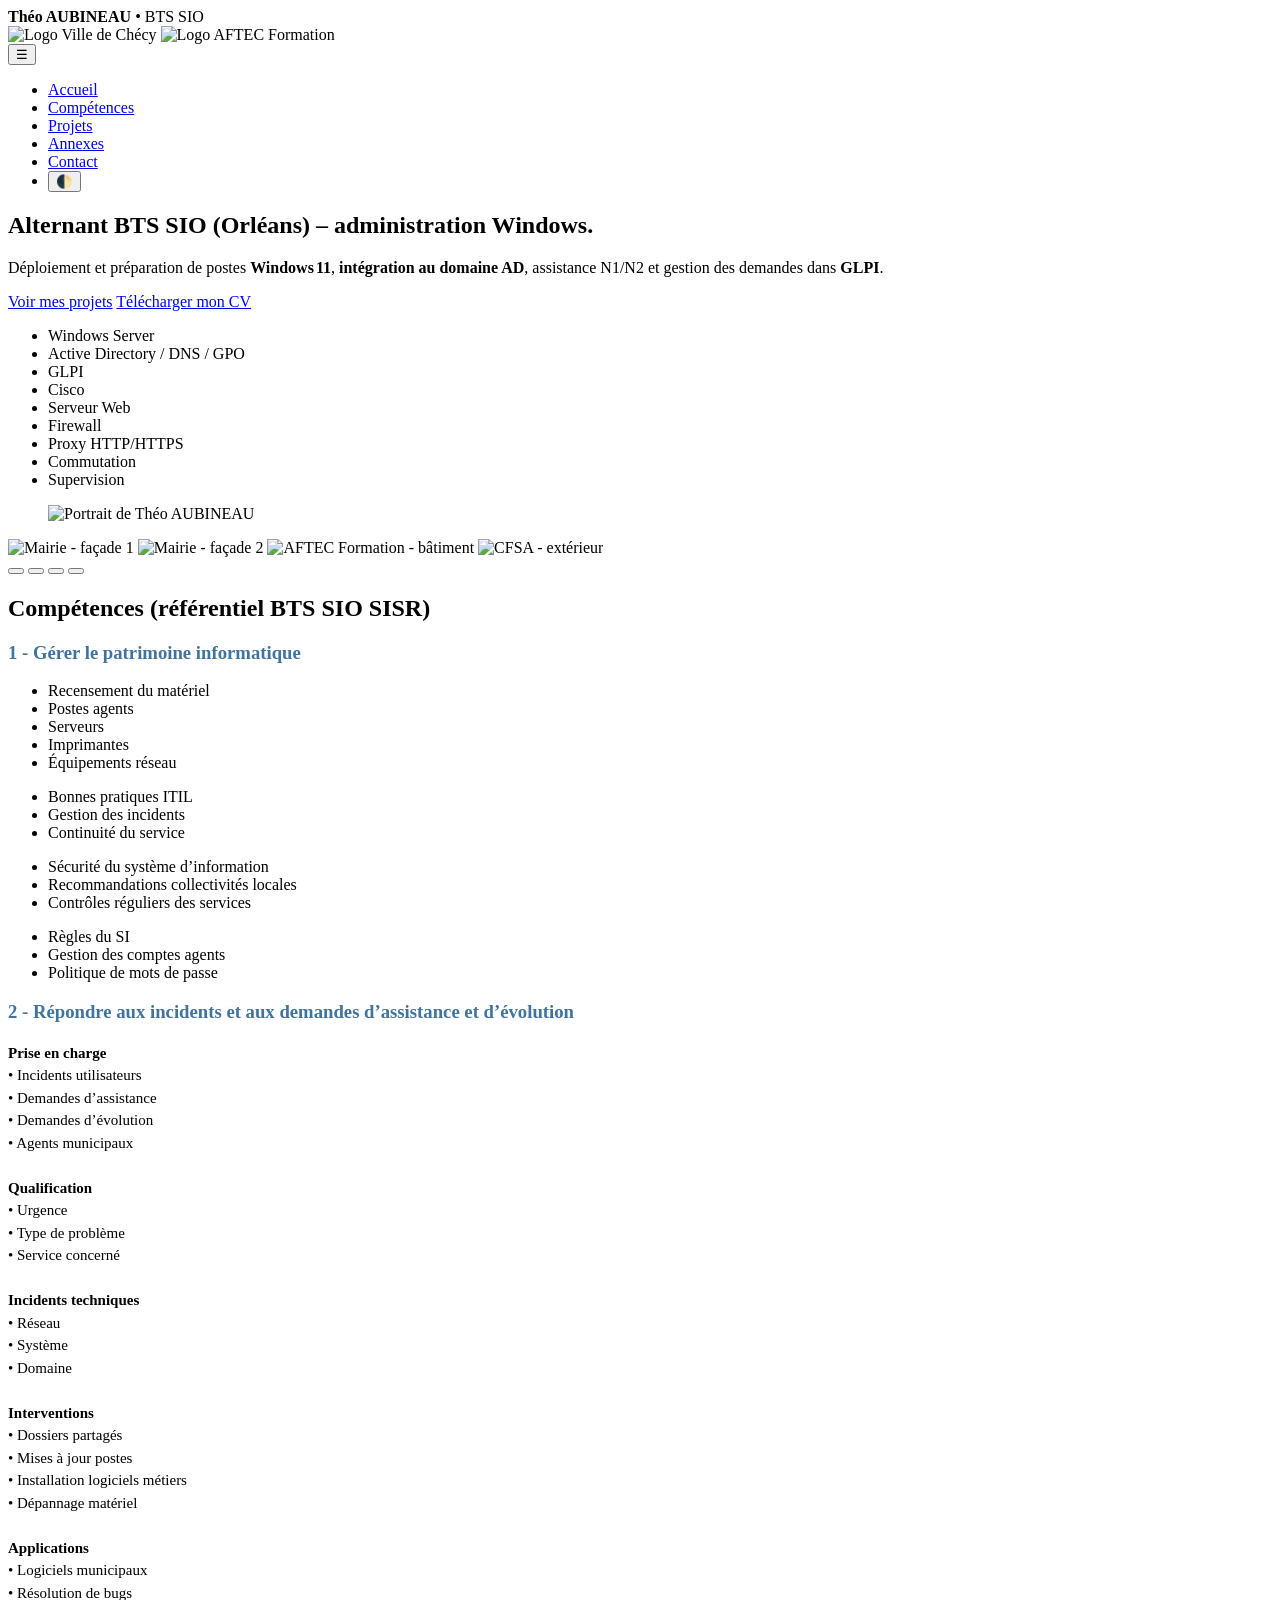
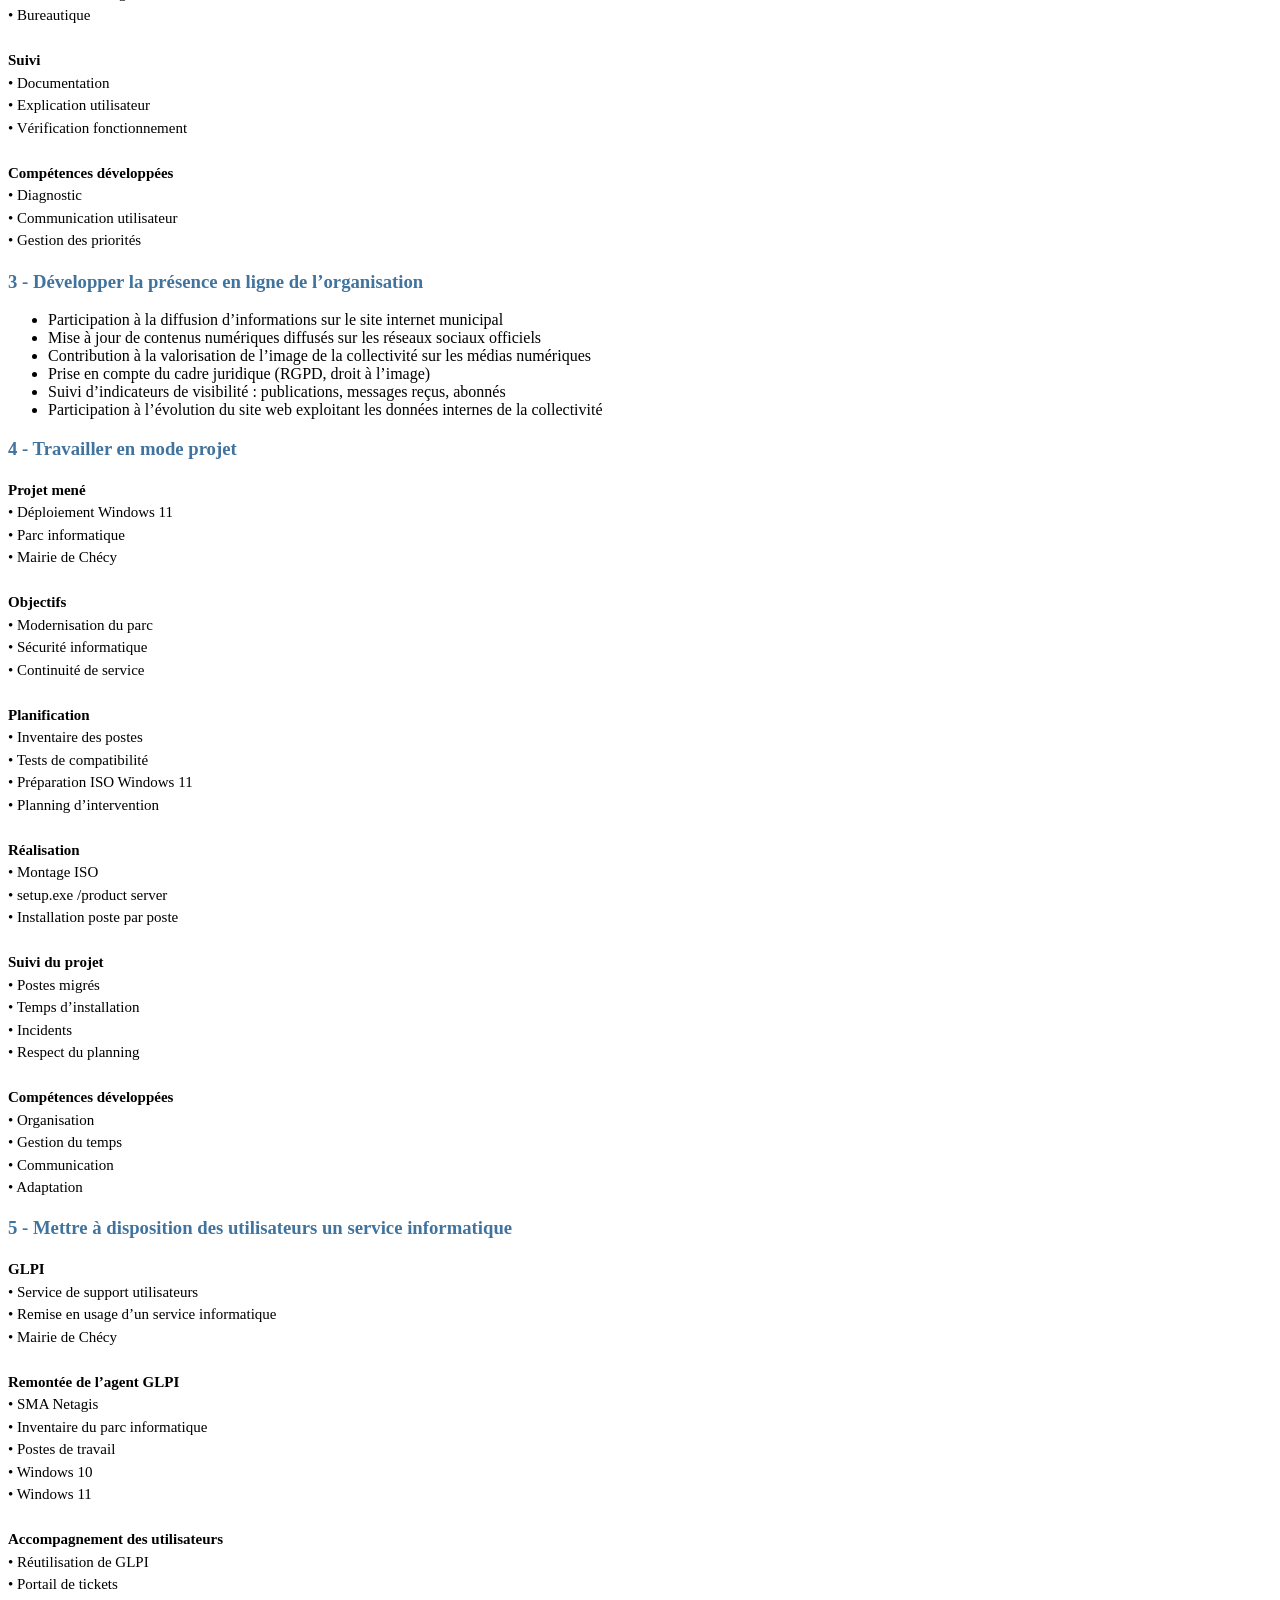
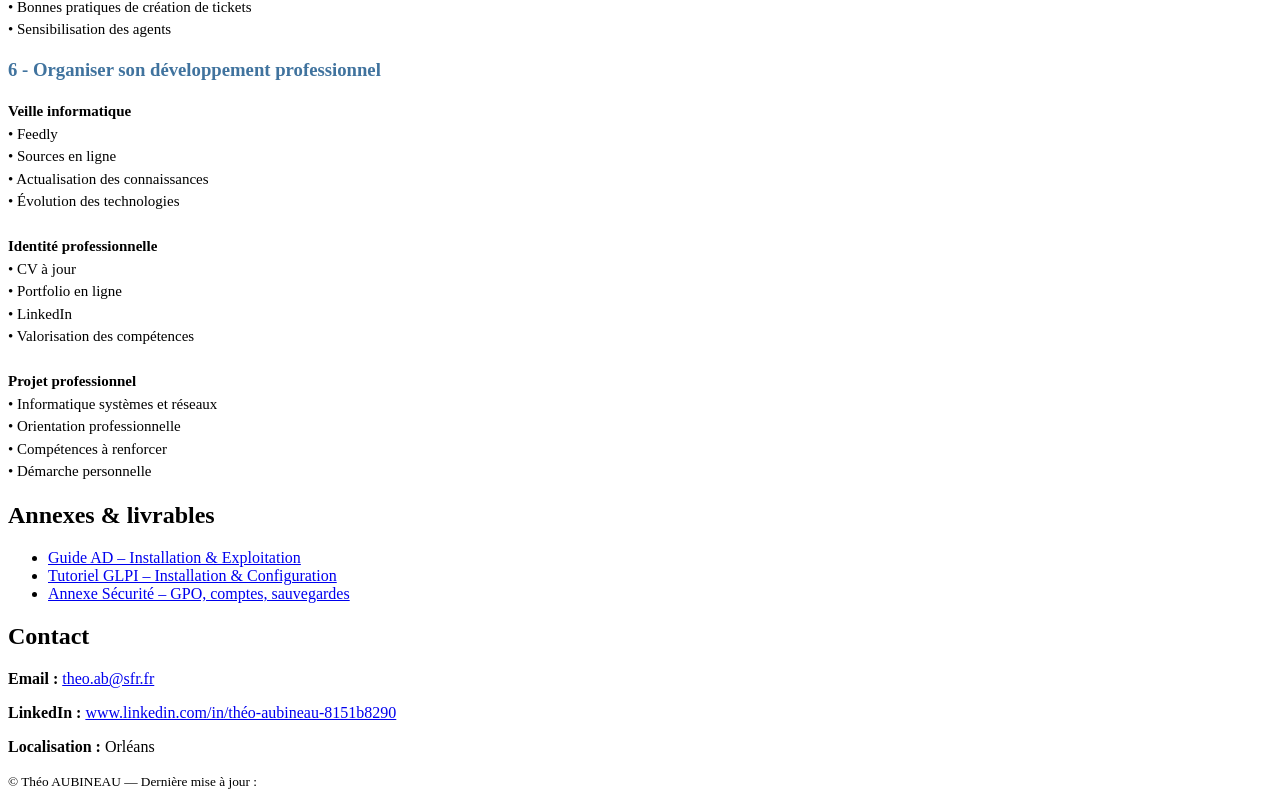
==== index.html @ b7fc8de0 "Add files via upload" ====
<!doctype html>
<html lang="fr">
<head>
  <meta charset="utf-8" />
  <meta name="viewport" content="width=device-width, initial-scale=1" />
  <meta name="color-scheme" content="light dark" />
  <title>Portfolio – Théo AUBINEAU – BTS SIO</title>
  <meta name="description" content="Portfolio BTS SISR de Théo AUBINEAU : compétences (patrimoine, incidents, présence en ligne, projet, mise à disposition, développement pro), projets (Active Directory, GLPI, supervision), annexes et contact.">
  <link rel="icon" href="assets/favicon.svg" type="image/svg+xml" />
  <link rel="stylesheet" href="assets/styles.css" />
</head>
<body>
  <!-- TOPBAR -->
  <header class="topbar">
    <div class="brand" aria-label="Identité">
      <span class="dot" aria-hidden="true"></span>
      <strong>Théo AUBINEAU</strong>
      <span class="subtitle">• BTS SIO</span>
    </div>

    <!-- ✅ Logos partenaires (toujours visibles) -->
    <div class="topbar-logos" aria-label="Partenaires">
      <img src="assets/logos/checy.png" alt="Logo Ville de Chécy" title="Ville de Chécy" />
      <img src="assets/logos/aftec.png" alt="Logo AFTEC Formation" title="AFTEC Formation" />
    </div>

    <nav class="nav" aria-label="Navigation principale">
      <button class="nav-toggle" aria-controls="menu" aria-expanded="false" aria-label="Ouvrir le menu">☰</button>
      <ul id="menu">
        <li><a href="#accueil">Accueil</a></li>
        <li><a href="#competences">Compétences</a></li>
        <li><a href="#projets">Projets</a></li>
        <li><a href="#annexes">Annexes</a></li>
        <li><a href="#contact">Contact</a></li>
        <li><button id="themeToggle" class="btn ghost" aria-label="Changer de thème">🌓</button></li>
      </ul>
    </nav>
  </header>

  <main>
    <!-- ACCUEIL -->
    <section id="accueil" class="hero">
      <div class="hero-grid">
        <div>
          <p class="lead">
 		<h1>Alternant BTS SIO (Orléans) – administration Windows.</h1>
 		Déploiement et préparation de postes <strong>Windows 11</strong>, <strong>intégration au domaine AD</strong>,
 		 assistance N1/N2 et gestion des demandes dans <strong>GLPI</strong>.
	  </p>


          <div class="actions">
            <a class="btn primary" href="#projets">Voir mes projets</a>
            <a class="btn" href="assets/docs/CV_Theo_Aubineau.docx" target="_blank" rel="noopener">Télécharger mon CV</a>
          </div>

          <ul class="badges" aria-label="Mots-clés">
            <li>Windows Server</li>
            <li>Active Directory / DNS / GPO</li>
            <li>GLPI</li>
            <li>Cisco</li>
	    <li>Serveur Web</li>
	    <li>Firewall</li>
	    <li>Proxy HTTP/HTTPS</li>
	    <li>Commutation</li>
	    <li>Supervision</li>
          </ul>
        </div>

        <figure class="portrait">
          <img src="assets/profile.jpg" alt="Portrait de Théo AUBINEAU" />
        </figure>

        <!-- ✅ SLIDER responsive sous la présentation -->
        <div class="hero-slider" role="region" aria-label="Diaporama d’illustrations">
          <div class="slides">
            <img src="assets/projets/accueil_mairie_0425_web.jpg" alt="Mairie - façade 1" />
            <img src="assets/projets/62a6489d9100007ba6838f87.jpg" alt="Mairie - façade 2" />
            <img src="assets/projets/ORLEANS-AFTEC-FORMATION.jpg" alt="AFTEC Formation - bâtiment" />
            <img src="assets/projets/CFSA-EXTERIEUR-49-700x300.jpg" alt="CFSA - extérieur" />
          </div>
          <div class="dots" aria-hidden="true">
            <button class="dot" aria-label="Aller à l’image 1"></button>
            <button class="dot" aria-label="Aller à l’image 2"></button>
            <button class="dot" aria-label="Aller à l’image 3"></button>
            <button class="dot" aria-label="Aller à l’image 4"></button>
          </div>
        </div>
        <!-- /SLIDER -->
      </div>
    </section>

    <!-- COMPÉTENCES -->
    <section id="competences" class="section" aria-labelledby="competences-title">
      <h2 id="competences-title">Compétences (référentiel BTS SIO SISR)</h2>

     

<!-- Compétence 1 -->
<div class="competence-card">
  

<h3>
  <a href="pages/competence-1-patrimoine.html" style="text-decoration:none; color:#40739e;">
    1 - Gérer le patrimoine informatique
  </a>
</h3>

<ul>
    <li>Recensement du matériel</li>
    <li>Postes agents</li>
    <li>Serveurs</li>
    <li>Imprimantes</li>
    <li>Équipements réseau</li>
  </ul>

  <ul>
    <li>Bonnes pratiques ITIL</li>
    <li>Gestion des incidents</li>
    <li>Continuité du service</li>
  </ul>

  <ul>
    <li>Sécurité du système d’information</li>
    <li>Recommandations collectivités locales</li>
    <li>Contrôles réguliers des services</li>
  </ul>

  <ul>
    <li>Règles du SI</li>
    <li>Gestion des comptes agents</li>
    <li>Politique de mots de passe</li>
  </ul>
</div>


      


<div class="competence-card">
  <h3>
    <a href="pages/competence-2-support.html" style="text-decoration:none; color:#40739e;">
      2 - Répondre aux incidents et aux demandes d’assistance et d’évolution
    </a>
  </h3>

  <p style="margin-top:10px; font-size:15px; line-height:1.5;">
    <strong>Prise en charge</strong><br>
    • Incidents utilisateurs<br>
    • Demandes d’assistance<br>
    • Demandes d’évolution<br>
    • Agents municipaux<br><br>

    <strong>Qualification</strong><br>
    • Urgence<br>
    • Type de problème<br>
    • Service concerné<br><br>

    <strong>Incidents techniques</strong><br>
    • Réseau<br>
    • Système<br>
    • Domaine<br><br>

    <strong>Interventions</strong><br>
    • Dossiers partagés<br>
    • Mises à jour postes<br>
    • Installation logiciels métiers<br>
    • Dépannage matériel<br><br>

    <strong>Applications</strong><br>
    • Logiciels municipaux<br>
    • Résolution de bugs<br>
    • Bureautique<br><br>

    <strong>Suivi</strong><br>
    • Documentation<br>
    • Explication utilisateur<br>
    • Vérification fonctionnement<br><br>

    <strong>Compétences développées</strong><br>
    • Diagnostic<br>
    • Communication utilisateur<br>
    • Gestion des priorités
  </p>
</div>

  
<!-- Compétence 3 -->
<div class="competence-card">
  <h3>
    <a href="pages\competence-3-presence-en-ligne.html" style="text-decoration:none; color:#40739e;">
      3 - Développer la présence en ligne de l’organisation
    </a>
  </h3>
  <p><strong></strong></p>
  <ul>
    <li>Participation à la diffusion d’informations sur le site internet municipal</li>
    <li>Mise à jour de contenus numériques diffusés sur les réseaux sociaux officiels</li>
    <li>Contribution à la valorisation de l’image de la collectivité sur les médias numériques</li>
    <li>Prise en compte du cadre juridique (RGPD, droit à l’image)</li>
    <li>Suivi d’indicateurs de visibilité : publications, messages reçus, abonnés</li>
    <li>Participation à l’évolution du site web exploitant les données internes de la collectivité</li>
  </ul>
</div>



<!-- Compétence 4 -->
<div class="competence-card">
  <h3>
    <a href="pages/competence-4-mode-projet.html" style="text-decoration:none; color:#40739e;">
      4 - Travailler en mode projet
    </a>
  </h3>

  <p style="margin-top:10px; font-size:15px; line-height:1.5;">
    <strong>Projet mené</strong><br>
    • Déploiement Windows 11<br>
    • Parc informatique<br>
    • Mairie de Chécy<br><br>

    <strong>Objectifs</strong><br>
    • Modernisation du parc<br>
    • Sécurité informatique<br>
    • Continuité de service<br><br>

    <strong>Planification</strong><br>
    • Inventaire des postes<br>
    • Tests de compatibilité<br>
    • Préparation ISO Windows 11<br>
    • Planning d’intervention<br><br>

    <strong>Réalisation</strong><br>
    • Montage ISO<br>
    • setup.exe /product server<br>
    • Installation poste par poste<br><br>

    <strong>Suivi du projet</strong><br>
    • Postes migrés<br>
    • Temps d’installation<br>
    • Incidents<br>
    • Respect du planning<br><br>

    <strong>Compétences développées</strong><br>
    • Organisation<br>
    • Gestion du temps<br>
    • Communication<br>
    • Adaptation
  </p>
</div>




<!-- Compétence 5 -->
<div class="competence-card">
  <h3>
    <a href="pages/competence-5-service.html" style="text-decoration:none; color:#40739e;">
      5 - Mettre à disposition des utilisateurs un service informatique
    </a>
  </h3>

  <p style="margin-top:10px; font-size:15px; line-height:1.5;">
    
    <strong>GLPI</strong><br>
    • Service de support utilisateurs<br>
    • Remise en usage d’un service informatique<br>
    • Mairie de Chécy<br><br>

    <strong>Remontée de l’agent GLPI</strong><br>
    • SMA Netagis<br>
    • Inventaire du parc informatique<br>
    • Postes de travail<br>
    • Windows 10<br>
    • Windows 11<br><br>

    <strong>Accompagnement des utilisateurs</strong><br>
    • Réutilisation de GLPI<br>
    • Portail de tickets<br>
    • Bonnes pratiques de création de tickets<br>
    • Sensibilisation des agents
  </p>
</div>


      <!-- Compétence 6 -->
<div class="competence-card">
  <h3>
    <a href="pages/competence-6-developpement-pro.html" style="text-decoration:none; color:#40739e;">
      6 - Organiser son développement professionnel
    </a>
  </h3>

  <p style="margin-top:10px; font-size:15px; line-height:1.5;">
    
    <strong>Veille informatique</strong><br>
    • Feedly<br>
    • Sources en ligne<br>
    • Actualisation des connaissances<br>
    • Évolution des technologies<br><br>

    <strong>Identité professionnelle</strong><br>
    • CV à jour<br>
    • Portfolio en ligne<br>
    • LinkedIn<br>
    • Valorisation des compétences<br><br>

    <strong>Projet professionnel</strong><br>
    • Informatique systèmes et réseaux<br>
    • Orientation professionnelle<br>
    • Compétences à renforcer<br>
    • Démarche personnelle
  </p>
</div>
        
    <!-- ANNEXES -->
    <section id="annexes" class="section" aria-labelledby="annexes-title">
      <h2 id="annexes-title">Annexes & livrables</h2>
      <ul class="docs">
        <li><a href="assets/docs/Guide_AD.pdf" target="_blank" rel="noopener">Guide AD – Installation & Exploitation</a></li>
        <li><a href="assets/docs/Tuto_GLPI.pdf" target="_blank" rel="noopener">Tutoriel GLPI – Installation & Configuration</a></li>
        <li><a href="assets/docs/Annexe_Sécurité.pdf" target="_blank" rel="noopener">Annexe Sécurité – GPO, comptes, sauvegardes</a></li>
      </ul>
    </section>

    <!-- CONTACT -->
    <section id="contact" class="section" aria-labelledby="contact-title">
      <h2 id="contact-title">Contact</h2>
      <div class="contact">
        <p><strong>Email :</strong> <a href="mailto:theo.aubineau@example.com">theo.ab@sfr.fr</a></p>
        <p><strong>LinkedIn :</strong> <a href="https://linkedin.com/in/theo-aubineau" target="_blank" rel="noopener">www.linkedin.com/in/théo-aubineau-8151b8290</a></p>
        <p><strong>Localisation :</strong> Orléans</p>
      </div>
    </section>
  </main>

  <!-- FOOTER -->
  <footer class="footer">
    <small>© <span id="year"></span> Théo AUBINEAU — Dernière mise à jour : <time id="lastUpdated"></time></small>
  </footer>

  <script src="assets/script.js"></script>
</body>
</html>
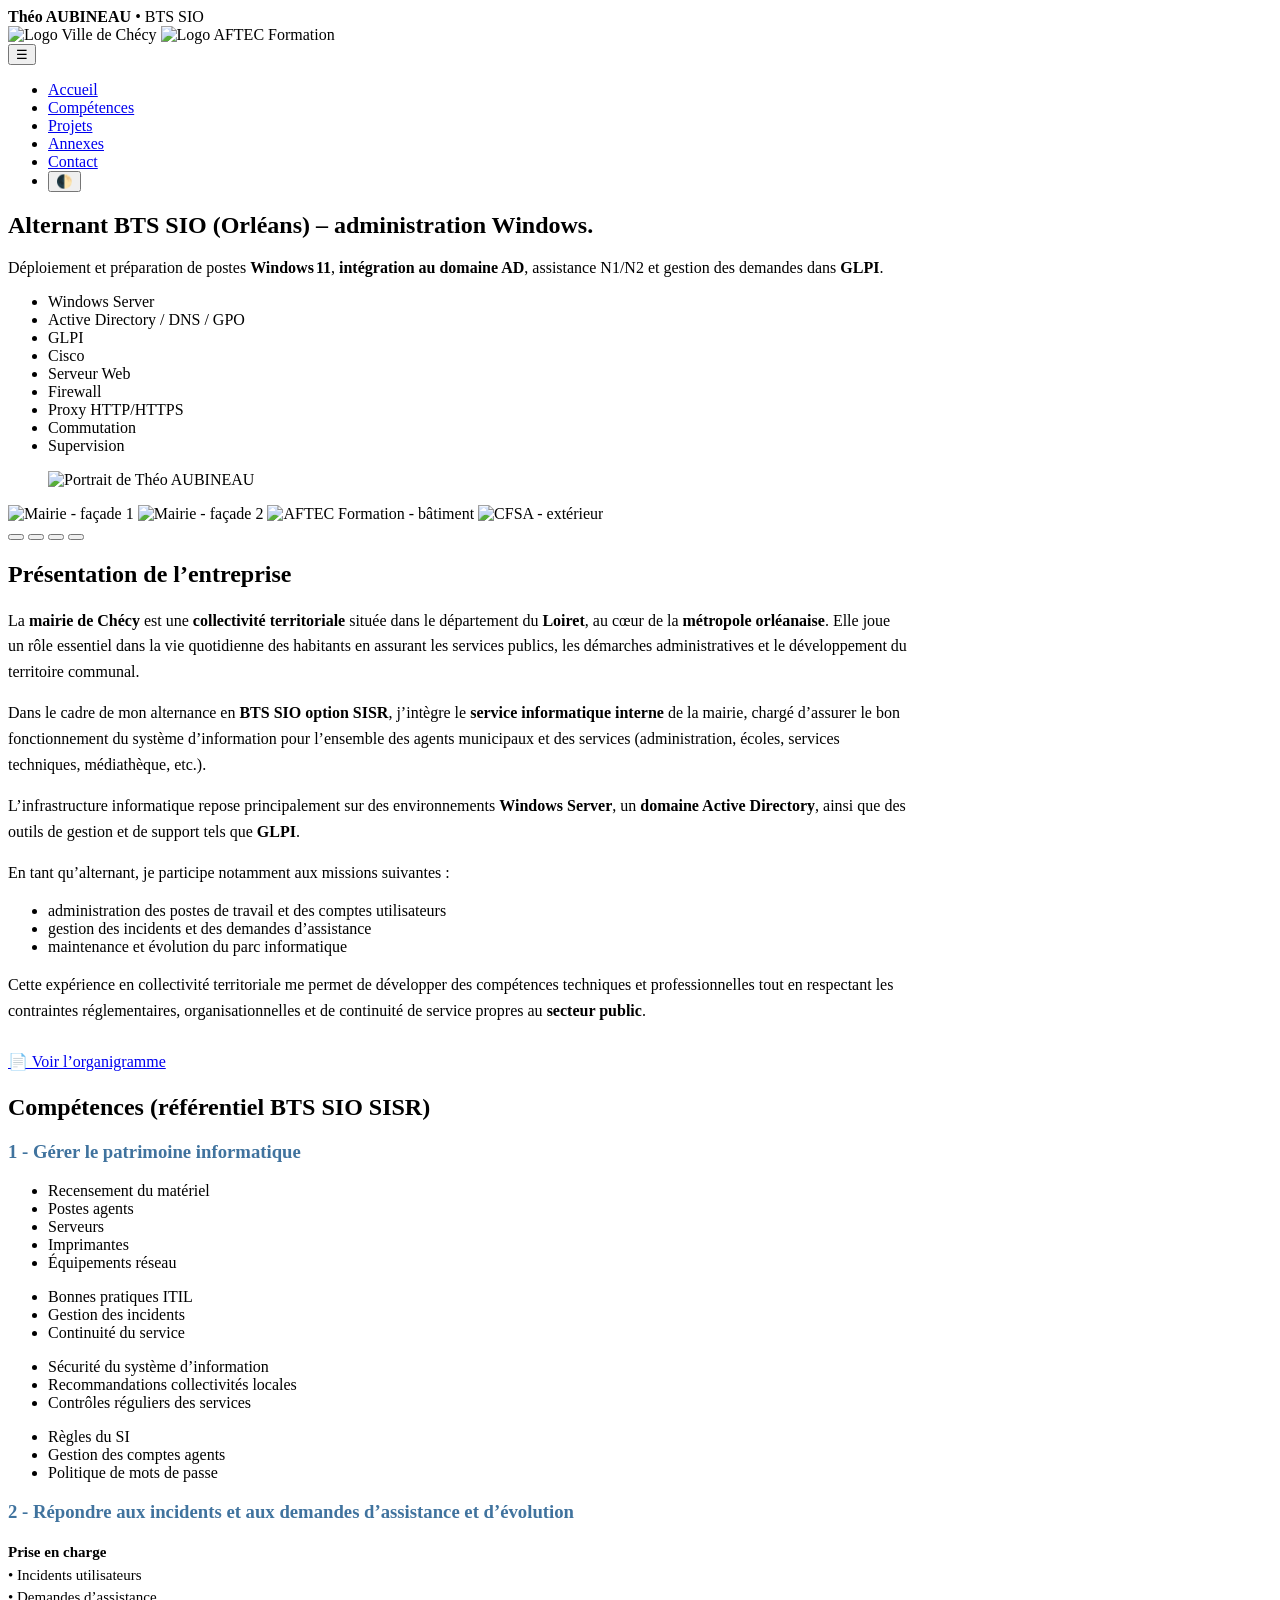
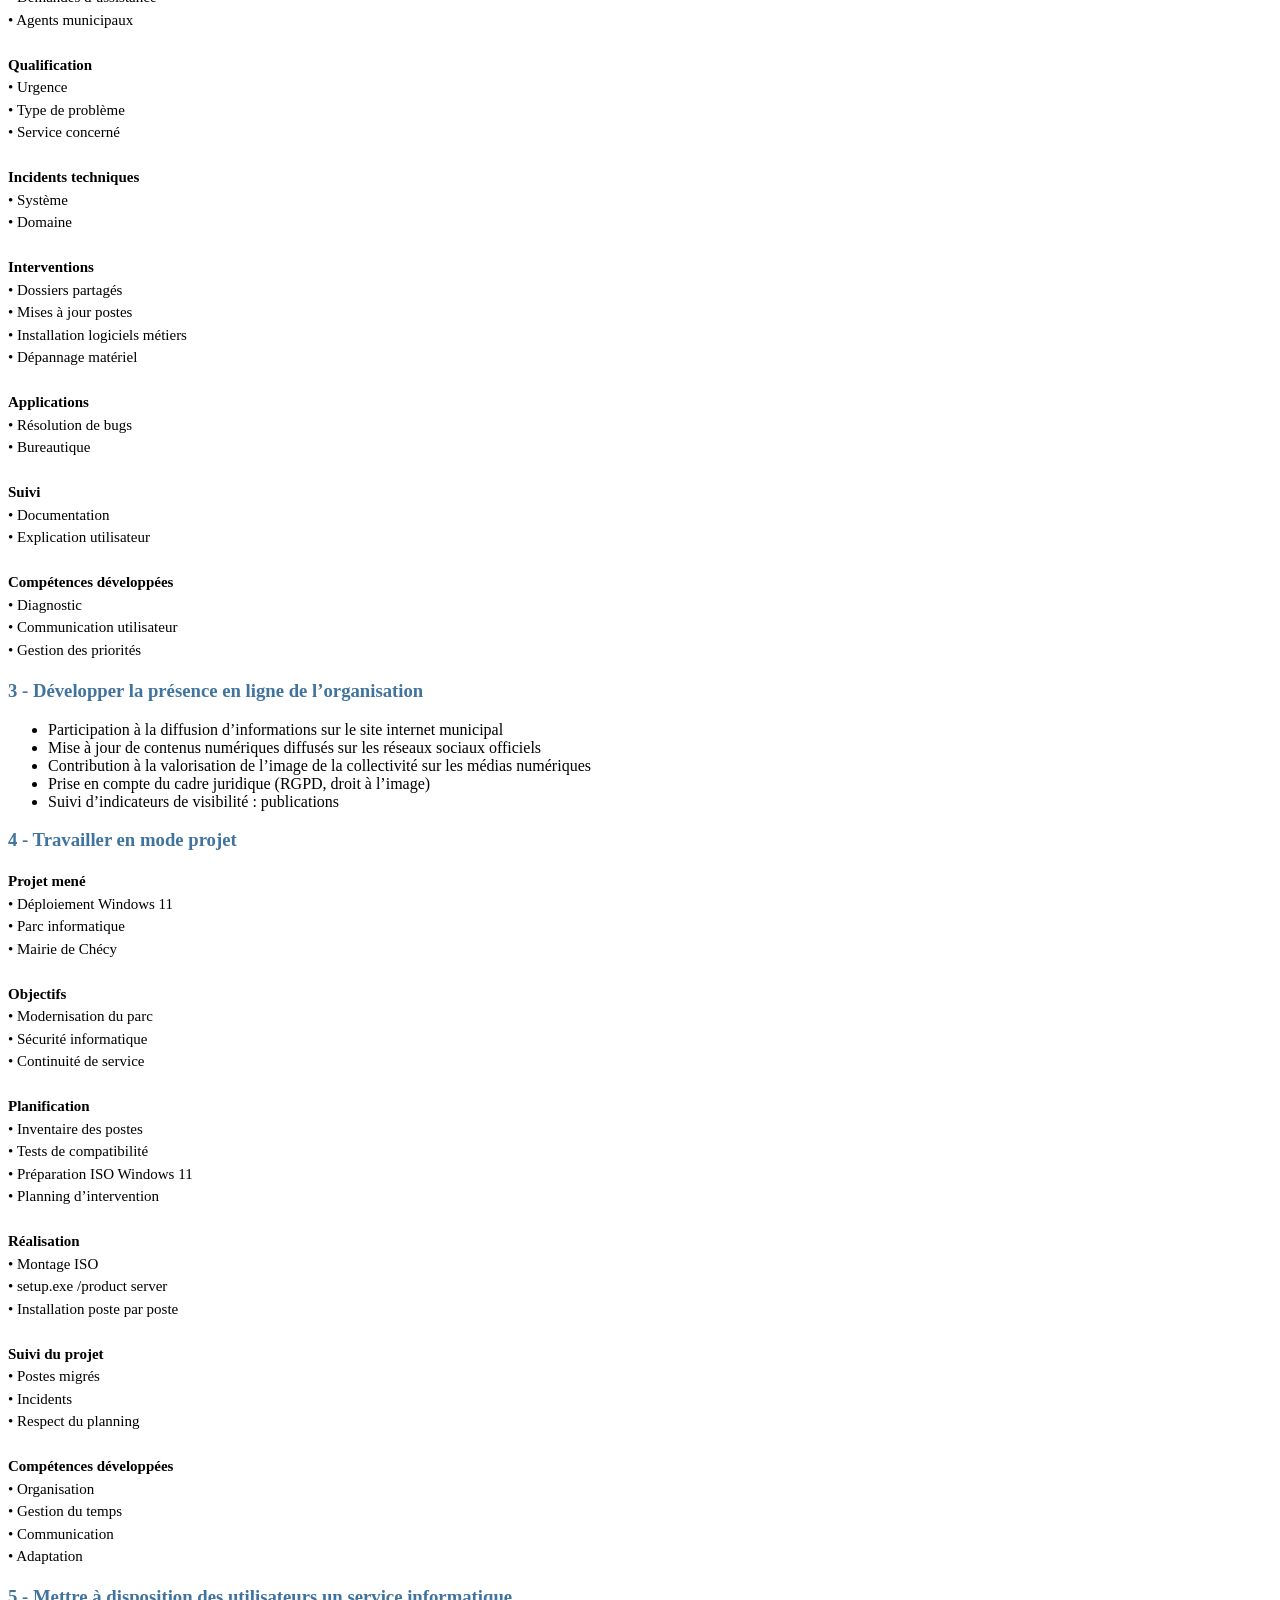
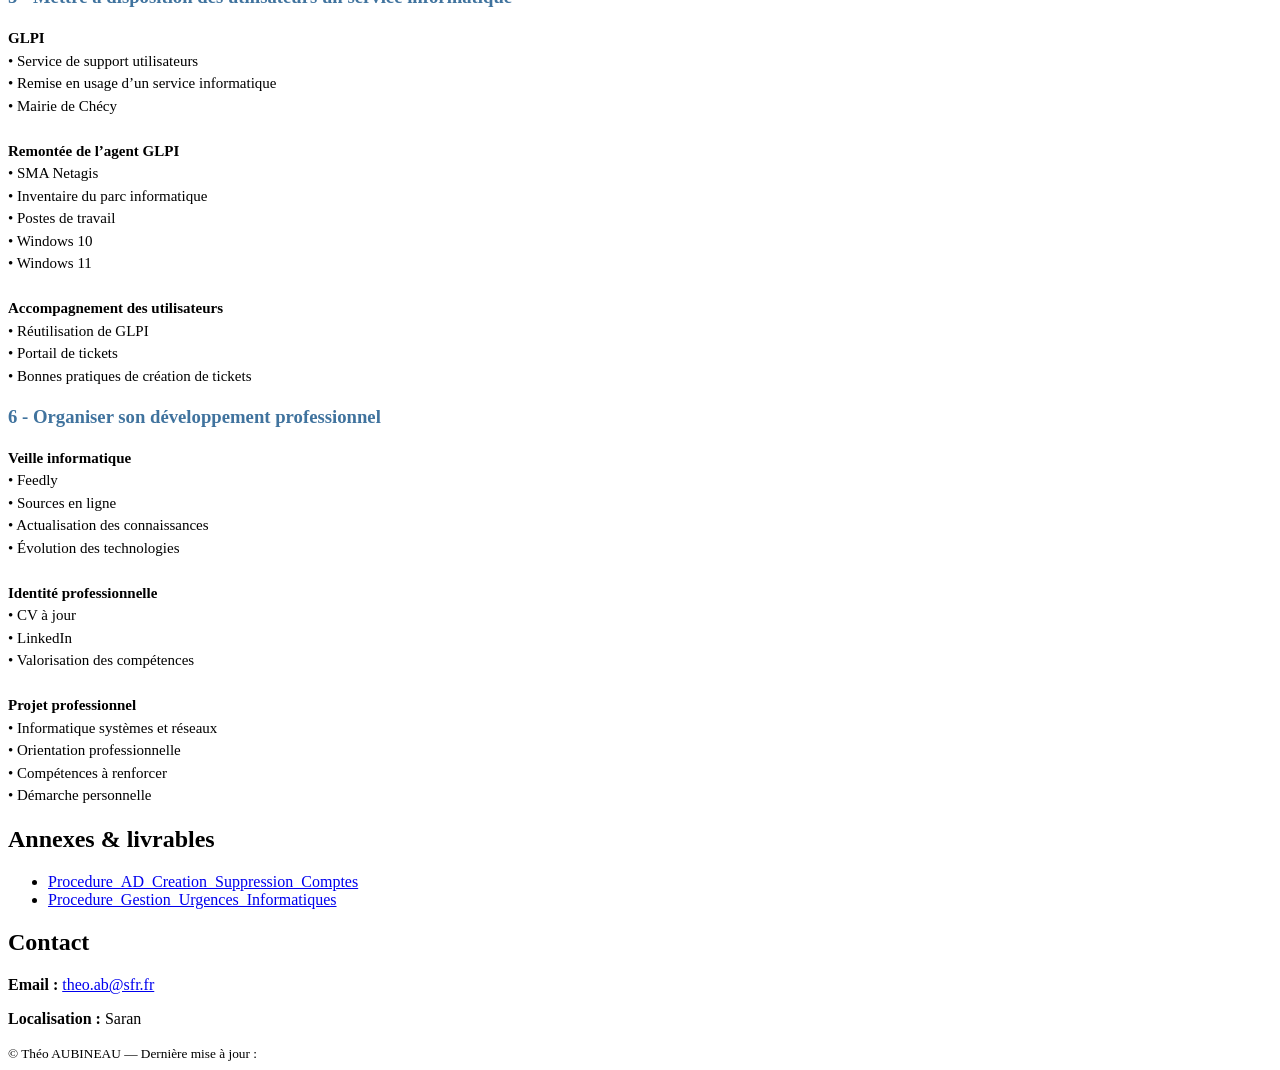
==== commit e7f8a857: "Add files via upload" ====
--- a/index.html
+++ b/index.html
@@ -49,12 +49,6 @@
  		 assistance N1/N2 et gestion des demandes dans <strong>GLPI</strong>.
 	  </p>
 
-
-          <div class="actions">
-            <a class="btn primary" href="#projets">Voir mes projets</a>
-            <a class="btn" href="assets/docs/CV_Theo_Aubineau.docx" target="_blank" rel="noopener">Télécharger mon CV</a>
-          </div>
-
           <ul class="badges" aria-label="Mots-clés">
             <li>Windows Server</li>
             <li>Active Directory / DNS / GPO</li>
@@ -91,6 +85,65 @@
       </div>
     </section>
 
+	
+
+
+<!-- PRÉSENTATION DE L’ENTREPRISE -->
+<section id="entreprise" class="section" aria-labelledby="entreprise-title">
+  <h2 id="entreprise-title">Présentation de l’entreprise</h2>
+
+  <p style="max-width:900px; line-height:1.6;">
+    La <strong>mairie de Chécy</strong> est une <strong>collectivité territoriale</strong>
+    située dans le département du <strong>Loiret</strong>, au cœur de la
+    <strong>métropole orléanaise</strong>. Elle joue un rôle essentiel dans la vie
+    quotidienne des habitants en assurant les services publics, les démarches
+    administratives et le développement du territoire communal.
+  </p>
+
+  <p style="max-width:900px; line-height:1.6;">
+    Dans le cadre de mon alternance en <strong>BTS SIO option SISR</strong>,
+    j’intègre le <strong>service informatique interne</strong> de la mairie, chargé
+    d’assurer le bon fonctionnement du système d’information pour l’ensemble des
+    agents municipaux et des services (administration, écoles, services techniques,
+    médiathèque, etc.).
+  </p>
+
+  <p style="max-width:900px; line-height:1.6;">
+    L’infrastructure informatique repose principalement sur des environnements
+    <strong>Windows Server</strong>, un <strong>domaine Active Directory</strong>,
+    ainsi que des outils de gestion et de support tels que <strong>GLPI</strong>.
+  </p>
+
+  <p style="max-width:900px; line-height:1.6;">
+    En tant qu’alternant, je participe notamment aux missions suivantes :
+  </p>
+
+  <ul style="max-width:900px;">
+    <li>administration des postes de travail et des comptes utilisateurs</li>
+    <li>gestion des incidents et des demandes d’assistance</li>
+    <li>maintenance et évolution du parc informatique</li>
+  </ul>
+
+  <p style="max-width:900px; line-height:1.6;">
+    Cette expérience en collectivité territoriale me permet de développer des
+    compétences techniques et professionnelles tout en respectant les contraintes
+    réglementaires, organisationnelles et de continuité de service propres au
+    <strong>secteur public</strong>.<br><br>
+
+	
+<a href="assets\projets\organigrame.png"
+   target="_blank"
+   rel="noopener"
+   class="btn">
+  📄 Voir l’organigramme
+</a>
+
+  </p>
+</section>
+
+
+
+
     <!-- COMPÉTENCES -->
     <section id="competences" class="section" aria-labelledby="competences-title">
       <h2 id="competences-title">Compétences (référentiel BTS SIO SISR)</h2>
@@ -149,7 +202,6 @@
     <strong>Prise en charge</strong><br>
     • Incidents utilisateurs<br>
     • Demandes d’assistance<br>
-    • Demandes d’évolution<br>
     • Agents municipaux<br><br>
 
     <strong>Qualification</strong><br>
@@ -158,7 +210,6 @@
     • Service concerné<br><br>
 
     <strong>Incidents techniques</strong><br>
-    • Réseau<br>
     • Système<br>
     • Domaine<br><br>
 
@@ -169,14 +220,12 @@
     • Dépannage matériel<br><br>
 
     <strong>Applications</strong><br>
-    • Logiciels municipaux<br>
     • Résolution de bugs<br>
     • Bureautique<br><br>
 
     <strong>Suivi</strong><br>
     • Documentation<br>
-    • Explication utilisateur<br>
-    • Vérification fonctionnement<br><br>
+    • Explication utilisateur<br><br>
 
     <strong>Compétences développées</strong><br>
     • Diagnostic<br>
@@ -199,8 +248,7 @@
     <li>Mise à jour de contenus numériques diffusés sur les réseaux sociaux officiels</li>
     <li>Contribution à la valorisation de l’image de la collectivité sur les médias numériques</li>
     <li>Prise en compte du cadre juridique (RGPD, droit à l’image)</li>
-    <li>Suivi d’indicateurs de visibilité : publications, messages reçus, abonnés</li>
-    <li>Participation à l’évolution du site web exploitant les données internes de la collectivité</li>
+    <li>Suivi d’indicateurs de visibilité : publications</li>
   </ul>
 </div>
 
@@ -238,7 +286,6 @@
 
     <strong>Suivi du projet</strong><br>
     • Postes migrés<br>
-    • Temps d’installation<br>
     • Incidents<br>
     • Respect du planning<br><br>
 
@@ -279,7 +326,6 @@
     • Réutilisation de GLPI<br>
     • Portail de tickets<br>
     • Bonnes pratiques de création de tickets<br>
-    • Sensibilisation des agents
   </p>
 </div>
 
@@ -302,7 +348,6 @@
 
     <strong>Identité professionnelle</strong><br>
     • CV à jour<br>
-    • Portfolio en ligne<br>
     • LinkedIn<br>
     • Valorisation des compétences<br><br>
 
@@ -318,9 +363,8 @@
     <section id="annexes" class="section" aria-labelledby="annexes-title">
       <h2 id="annexes-title">Annexes & livrables</h2>
       <ul class="docs">
-        <li><a href="assets/docs/Guide_AD.pdf" target="_blank" rel="noopener">Guide AD – Installation & Exploitation</a></li>
-        <li><a href="assets/docs/Tuto_GLPI.pdf" target="_blank" rel="noopener">Tutoriel GLPI – Installation & Configuration</a></li>
-        <li><a href="assets/docs/Annexe_Sécurité.pdf" target="_blank" rel="noopener">Annexe Sécurité – GPO, comptes, sauvegardes</a></li>
+        <li><a href="assets/projets/Procedure_AD_Creation_Suppression_Comptes.pdf" target="_blank" rel="noopener">Procedure_AD_Creation_Suppression_Comptes</a></li>
+        <li><a href="assets/projets/Procedure_Gestion_Urgences_Informatiques.pdf" target="_blank" rel="noopener">Procedure_Gestion_Urgences_Informatiques</a></li>
       </ul>
     </section>
 
@@ -329,8 +373,7 @@
       <h2 id="contact-title">Contact</h2>
       <div class="contact">
         <p><strong>Email :</strong> <a href="mailto:theo.aubineau@example.com">theo.ab@sfr.fr</a></p>
-        <p><strong>LinkedIn :</strong> <a href="https://linkedin.com/in/theo-aubineau" target="_blank" rel="noopener">www.linkedin.com/in/théo-aubineau-8151b8290</a></p>
-        <p><strong>Localisation :</strong> Orléans</p>
+        <p><strong>Localisation :</strong> Saran</p>
       </div>
     </section>
   </main>
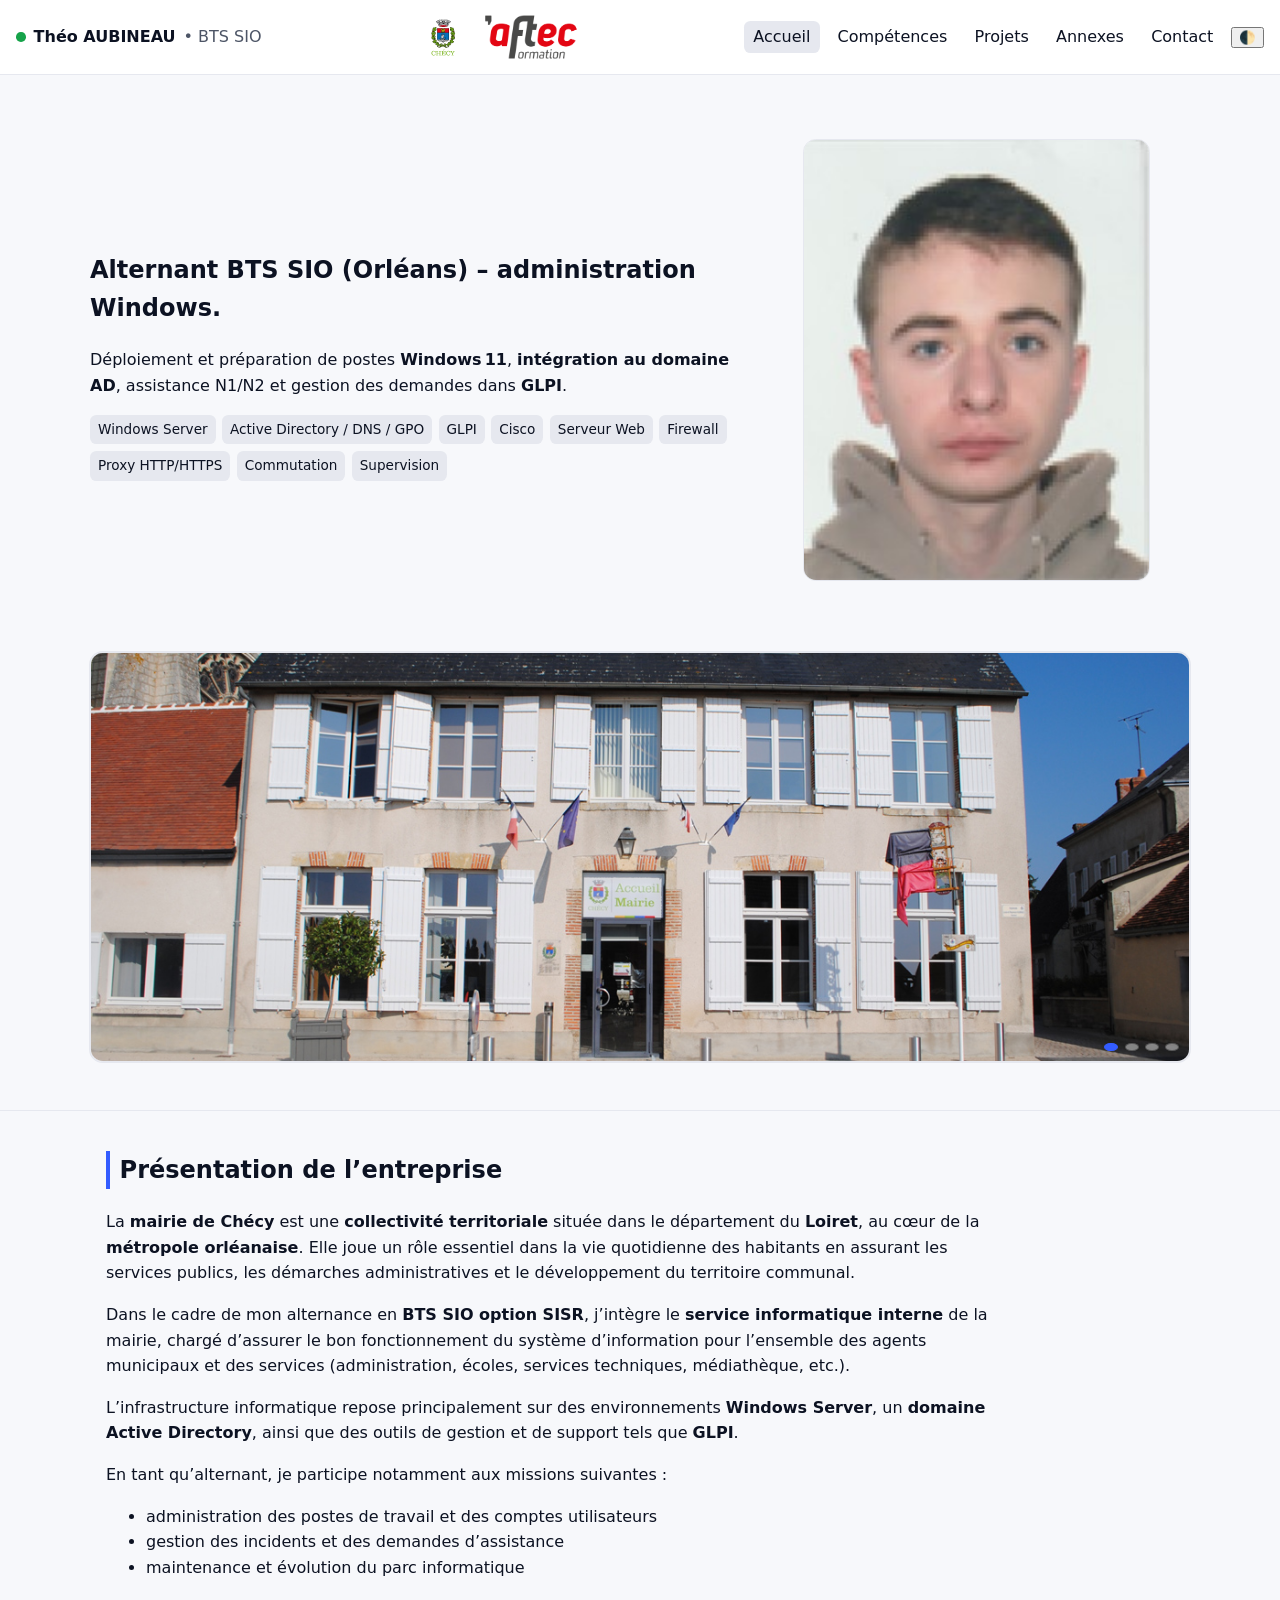
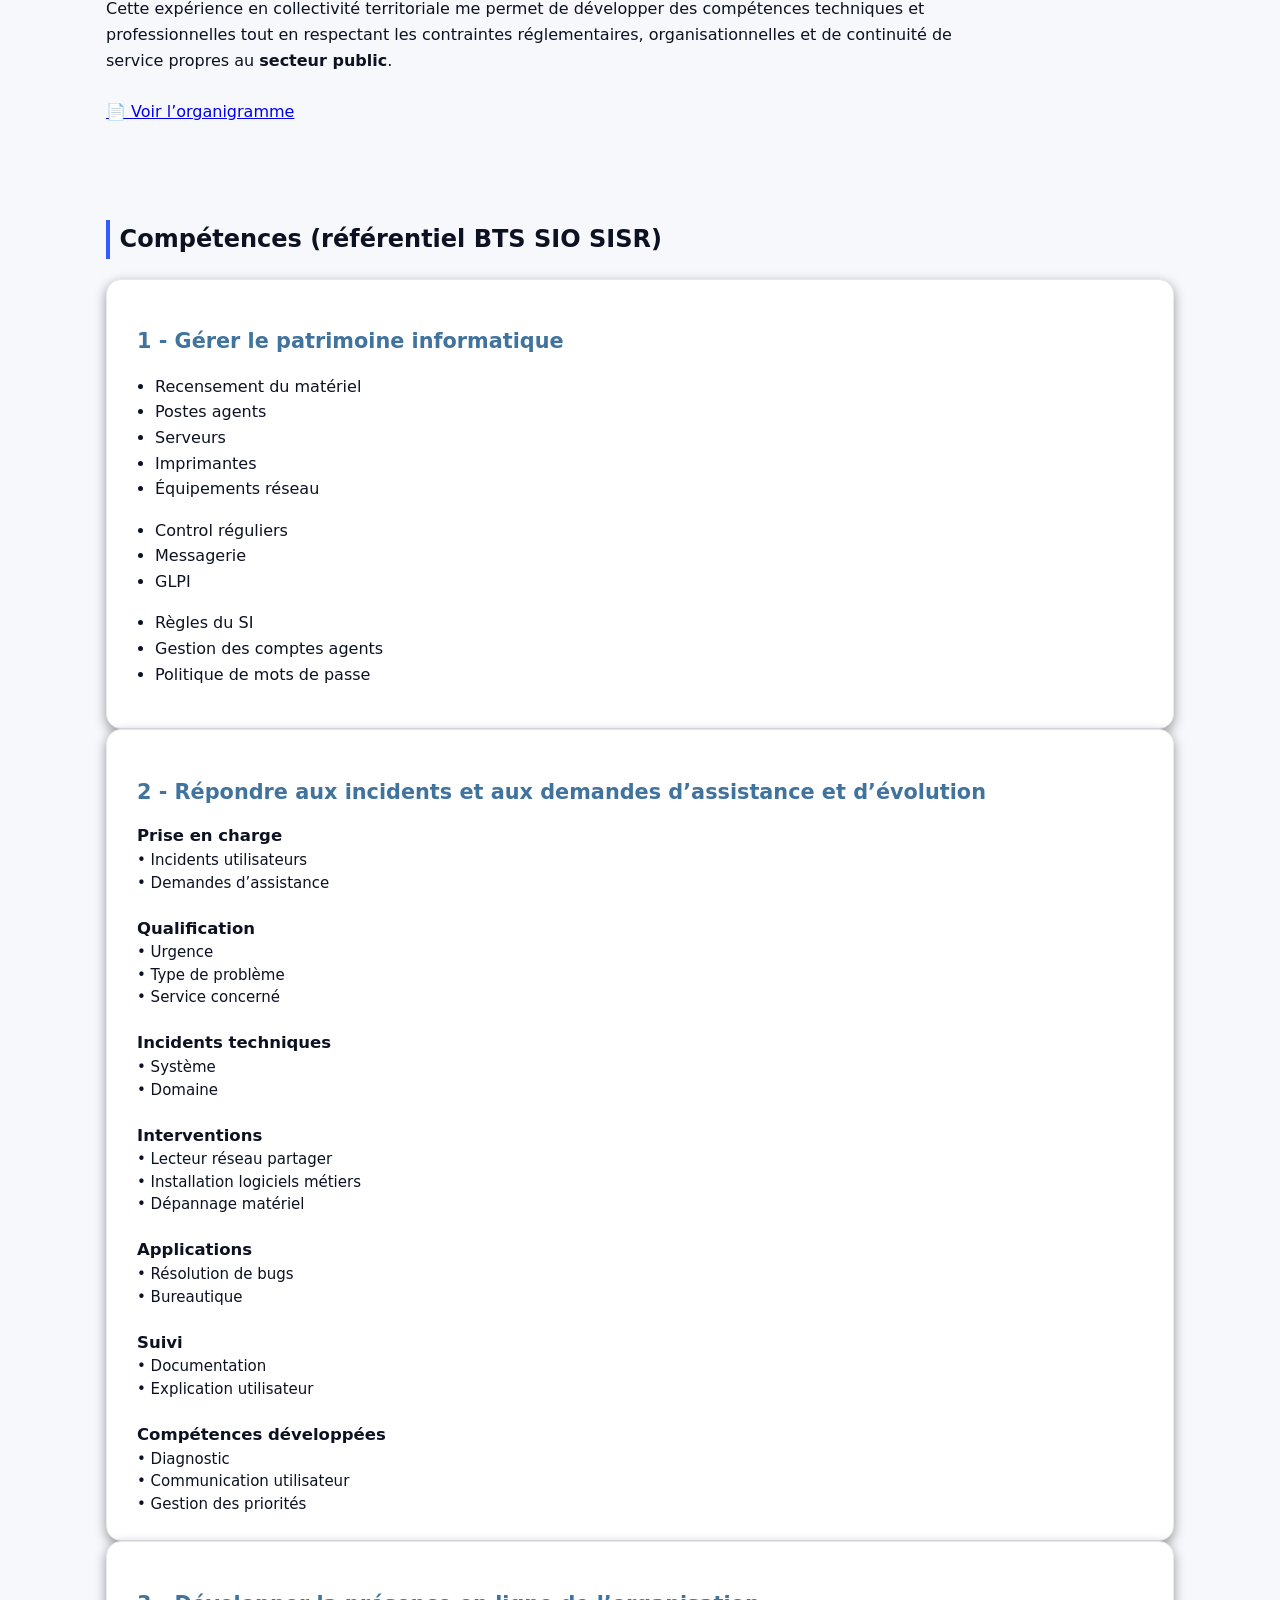
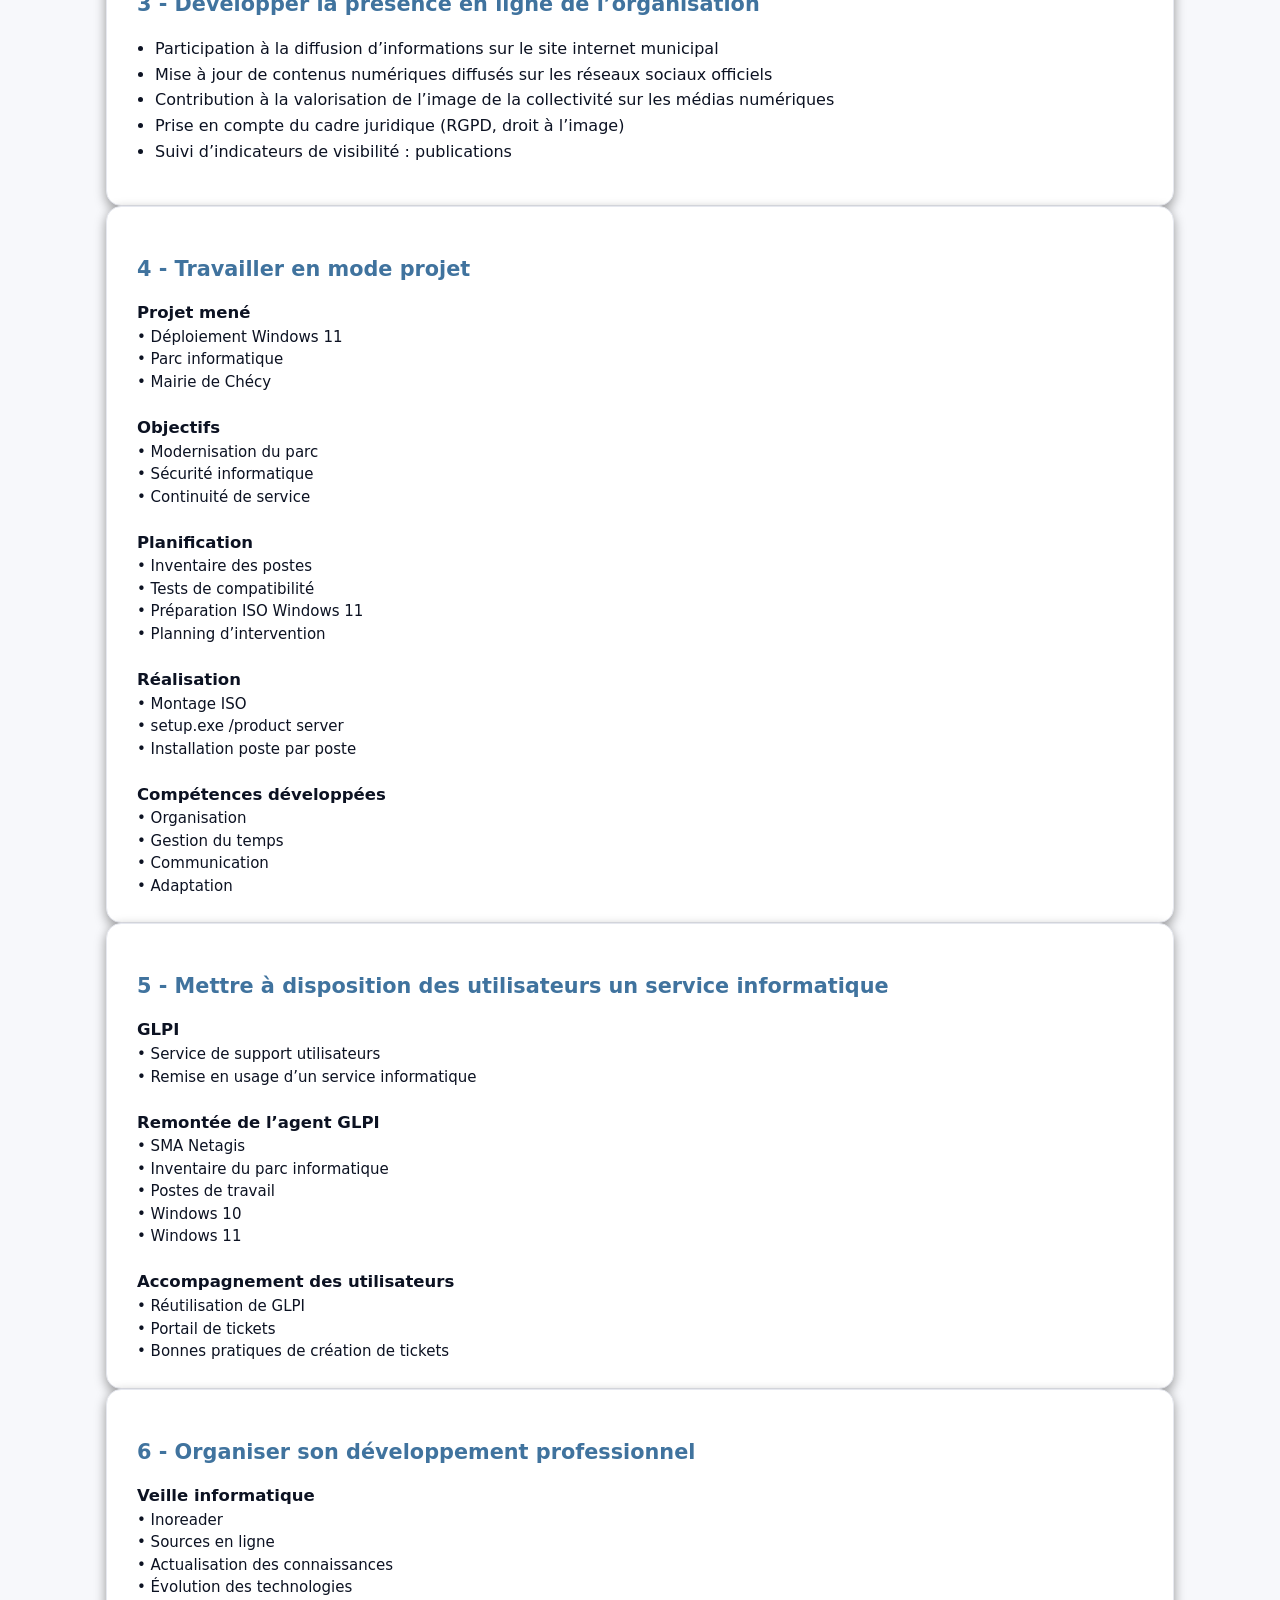
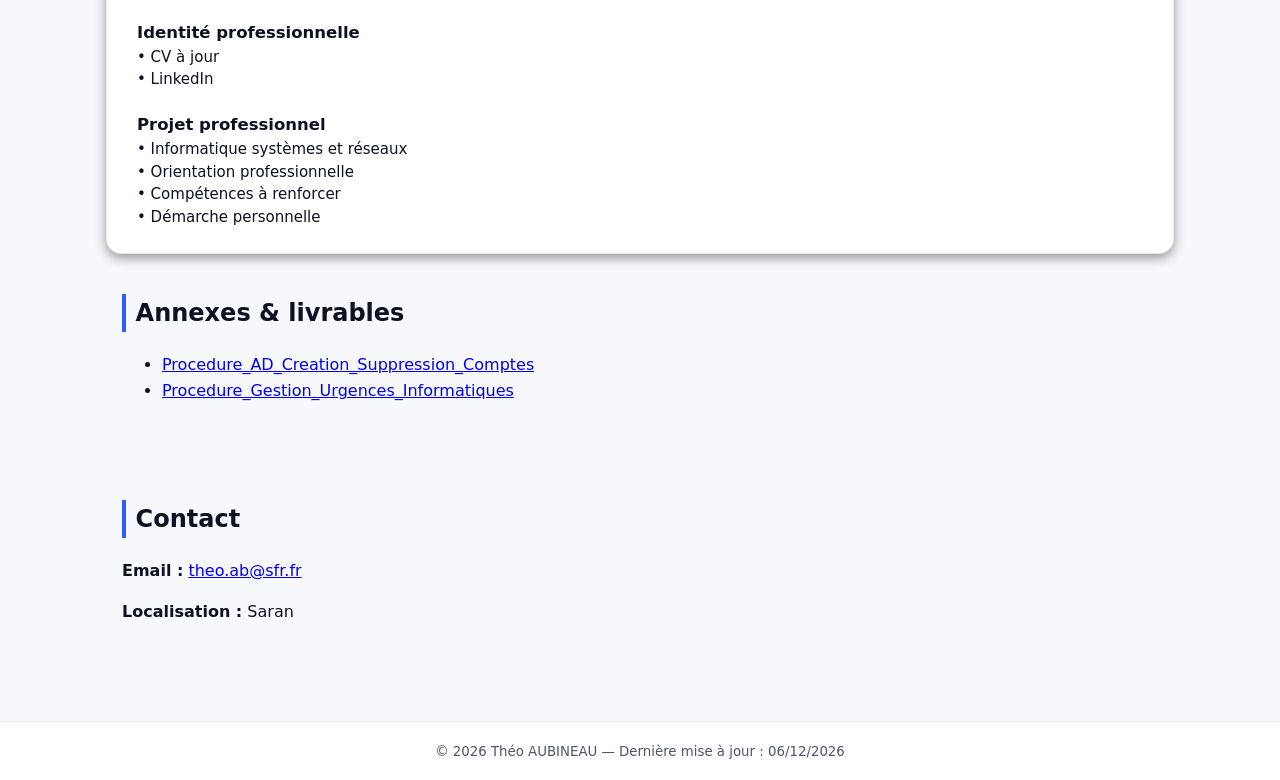
==== commit 546c460d: "Update index.html" ====
--- a/index.html
+++ b/index.html
@@ -169,15 +169,9 @@
   </ul>
 
   <ul>
-    <li>Bonnes pratiques ITIL</li>
-    <li>Gestion des incidents</li>
-    <li>Continuité du service</li>
-  </ul>
-
-  <ul>
-    <li>Sécurité du système d’information</li>
-    <li>Recommandations collectivités locales</li>
-    <li>Contrôles réguliers des services</li>
+    <li>Control réguliers</li>
+    <li>Messagerie</li>
+    <li>GLPI</li>
   </ul>
 
   <ul>
@@ -201,8 +195,7 @@
   <p style="margin-top:10px; font-size:15px; line-height:1.5;">
     <strong>Prise en charge</strong><br>
     • Incidents utilisateurs<br>
-    • Demandes d’assistance<br>
-    • Agents municipaux<br><br>
+    • Demandes d’assistance<br><br>
 
     <strong>Qualification</strong><br>
     • Urgence<br>
@@ -214,8 +207,7 @@
     • Domaine<br><br>
 
     <strong>Interventions</strong><br>
-    • Dossiers partagés<br>
-    • Mises à jour postes<br>
+    • Lecteur réseau partager<br>
     • Installation logiciels métiers<br>
     • Dépannage matériel<br><br>
 
@@ -284,11 +276,6 @@
     • setup.exe /product server<br>
     • Installation poste par poste<br><br>
 
-    <strong>Suivi du projet</strong><br>
-    • Postes migrés<br>
-    • Incidents<br>
-    • Respect du planning<br><br>
-
     <strong>Compétences développées</strong><br>
     • Organisation<br>
     • Gestion du temps<br>
@@ -312,8 +299,7 @@
     
     <strong>GLPI</strong><br>
     • Service de support utilisateurs<br>
-    • Remise en usage d’un service informatique<br>
-    • Mairie de Chécy<br><br>
+    • Remise en usage d’un service informatique<br><br>
 
     <strong>Remontée de l’agent GLPI</strong><br>
     • SMA Netagis<br>
@@ -341,15 +327,14 @@
   <p style="margin-top:10px; font-size:15px; line-height:1.5;">
     
     <strong>Veille informatique</strong><br>
-    • Feedly<br>
+    • Inoreader<br>
     • Sources en ligne<br>
     • Actualisation des connaissances<br>
     • Évolution des technologies<br><br>
 
     <strong>Identité professionnelle</strong><br>
     • CV à jour<br>
-    • LinkedIn<br>
-    • Valorisation des compétences<br><br>
+    • LinkedIn<br><br>
 
     <strong>Projet professionnel</strong><br>
     • Informatique systèmes et réseaux<br>
--- a/assets/styles.css
+++ b/assets/styles.css
@@ -0,0 +1,231 @@
+:root {
+  --bg: #0b0c0f;
+  --panel: #12141a;
+  --text: #e6e8ee;
+  --muted: #a9afbc;
+  --brand: #4f77ff;
+  --accent: #22c55e;
+  --border: #232634;
+  --card: #161923;
+}
+
+:root[data-theme="light"] {
+  --bg: #f7f8fb;
+  --panel: #ffffff;
+  --text: #0c1222;
+  --muted: #4d5566;
+  --brand: #335cff;
+  --accent: #16a34a;
+  --border: #e6e8ef;
+  --card: #ffffff;
+}
+
+* { box-sizing: border-box; }
+html { scroll-behavior: smooth; }
+
+body {
+  margin: 0;
+  font-family: system-ui, -apple-system, Segoe UI, Roboto, Arial, sans-serif;
+  background: var(--bg);
+  color: var(--text);
+  line-height: 1.6;
+}
+
+/* Topbar */
+.topbar {
+  position: sticky; top: 0; z-index: 50;
+  display: flex; align-items: center; justify-content: space-between;
+  gap: 1rem; padding: .75rem 1rem;
+  background: var(--panel); border-bottom: 1px solid var(--border);
+}
+.brand { display: flex; align-items: center; gap: .5rem; font-size: 1rem; }
+.brand .dot { width: .6rem; height: .6rem; background: var(--accent); border-radius: 50%; display:inline-block; }
+.brand .subtitle { color: var(--muted); font-weight: 500; }
+
+/* Logos partenaires */
+.topbar-logos { display: flex; align-items: center; gap: .6rem; }
+.topbar-logos img { height: 50px; width: auto; display: block; }
+@media (max-width: 880px) { .topbar-logos img { height: 22px; } }
+
+/* Navigation */
+.nav ul { list-style: none; display: flex; gap: .5rem; margin: 0; padding: 0; align-items: center; }
+.nav a { color: var(--text); text-decoration: none; padding: .4rem .6rem; border-radius: .4rem; }
+.nav a:hover, .nav a.active { background: var(--border); }
+.nav-toggle { display: none; }
+
+@media (max-width: 880px) {
+  .nav-toggle { display: inline-flex; background: none; color: var(--text); border: 1px solid var(--border); padding: .3rem .5rem; border-radius: .4rem; }
+  .nav ul {
+    position: absolute; right: 1rem; top: 3.2rem;
+    background: var(--panel); border: 1px solid var(--border);
+    border-radius: .6rem; padding: .5rem;
+    flex-direction: column; display: none;
+  }
+  .nav ul.open { display: flex; }
+}
+
+/* Hero */
+.hero { padding: 3rem 1rem; border-bottom: 1px solid var(--border); }
+.hero-grid {
+  display: grid; grid-template-columns: 1.2fr .8fr; gap: 2rem;
+  align-items: center; max-width: 1100px; margin: 0 auto;
+}
+.lead { color: var(--muted); font-size: 1.15rem; }
+.actions { display: flex; gap: .6rem; margin-top: 1rem; }
+.badges {
+  display: flex; flex-wrap: wrap; gap: .4rem; margin-top: .8rem;
+  list-style: none; padding: 0;
+}
+.badges li {
+  background: var(--border); color: var(--text);
+  padding: .25rem .5rem; border-radius: .4rem; font-size: .85rem;
+}
+.portrait img {
+  width: 100%; border-radius: .8rem; border: 1px solid var(--border);
+}
+
+@media (max-width: 880px) { .hero-grid { grid-template-columns: 1fr; } }
+
+/* Sections */
+.section { padding: 2.5rem 1rem; max-width: 1100px; margin: 0 auto; }
+.section h2 { margin-top: 0; border-left: .3rem solid var(--brand); padding-left: .6rem; }
+
+.grid-3 { display: grid; grid-template-columns: repeat(3, 1fr); gap: 1rem; }
+@media (max-width: 880px) { .grid-3 { grid-template-columns: 1fr; } }
+
+.card {
+  background: var(--card); border: 1px solid var(--border);
+  padding: 1rem; border-radius: .8rem;
+}
+
+/* Projects */
+.project { background: var(--card); border: 1px solid var(--border); border-radius: .8rem; margin-bottom: 1rem; }
+.project header { padding: 1rem 1rem 0 1rem; }
+.project .meta { color: var(--muted); font-size: .9rem; }
+.project-body { display: grid; grid-template-columns: 1fr 1.4fr; gap: 1rem; padding: 1rem; }
+.project-media img { width: 100%; border-radius: .6rem; border: 1px solid var(--border); }
+
+/* ---------- SLIDER ---------- */
+.hero-grid .hero-slider {
+  grid-column: 1 / -1; margin-top: 1rem;
+  border: 1px solid var(--border); border-radius: .8rem;
+  overflow: hidden; background: var(--panel); position: relative;
+  height: clamp(240px, 32vw, 460px);
+  box-shadow: 0 0 0 1px var(--border);
+}
+.hero-slider .slides { position: relative; width: 100%; height: 100%; }
+.hero-slider img {
+  position: absolute; inset: 0; width: 100%; height: 100%;
+  object-fit: cover; opacity: 0;
+  transition: opacity 600ms ease-in-out;
+}
+.hero-slider img.active { opacity: 1; }
+.hero-slider .dots {
+  position: absolute; right: .6rem; bottom: .6rem;
+  display: flex; gap: .4rem;
+}
+.hero-slider .dot {
+  width: .55rem; height: .55rem; border-radius: 50%;
+  border: 1px solid rgba(0,0,0,.35); background: rgba(255,255,255,.45);
+  cursor: pointer;
+}
+.hero-slider .dot.active { background: var(--brand); border-color: var(--brand); }
+
+/* ----------- Section Compétences ----------- */
+.competences {
+  background-color: var(--bg);
+  padding: 40px 15px;
+  text-align: center;
+}
+
+.competences h2 {
+  font-size: 2em;
+  color: var(--text);
+  margin-bottom: 40px;
+}
+
+.competence-list {
+  display: flex;
+  flex-direction: column;
+  gap: 25px;
+  max-width: 900px;
+  margin: 0 auto;
+}
+
+.competence-card {
+  background: var(--card);
+  border-radius: 15px;
+  padding: 25px 30px;
+  width: 100%;
+  border: 1px solid var(--border);
+  box-shadow: 0 4px 12px rgba(0,0,0,0.4);
+  text-align: left;
+  transition: transform 0.3s, box-shadow 0.3s;
+}
+
+.competence-card:hover {
+  transform: translateY(-5px);
+  box-shadow: 0 6px 18px rgba(0,0,0,0.55);
+}
+
+.competence-card h3 {
+  color: var(--brand);
+  font-size: 1.3em;
+  margin-bottom: 15px;
+}
+
+.competence-card p {
+  font-size: 1em;
+  line-height: 1.7;
+  color: var(--text);
+  margin: 0;
+}
+
+.competence-card strong {
+  color: var(--text);
+  font-size: 1.1em;
+}
+
+.competence-card ul {
+  color: var(--text);
+  margin-top: 12px;
+  padding-left: 18px;
+}
+
+/* Footer */
+.footer {
+  padding: 1rem; text-align: center; color: var(--muted);
+  border-top: 1px solid var(--border); background: var(--panel);
+}
+
+/* ------------------------------------------------- */
+/* ------------  MODULE ZOOM FULLSCREEN ------------ */
+/* ------------------------------------------------- */
+
+.zoomable {
+  cursor: pointer;
+  transition: transform 0.2s ease;
+}
+
+.zoomable:hover {
+  transform: scale(1.03);
+}
+
+.fullscreen {
+  display: none;
+  position: fixed;
+  inset: 0;
+  background: rgba(0,0,0,0.85);
+  justify-content: center;
+  align-items: center;
+  z-index: 9999;
+}
+
+.fullscreen img {
+  max-width: 90%;
+  max-height: 90%;
+  border-radius: .6rem;
+  box-shadow: 0 0 20px rgba(0,0,0,0.45);
+  border: 1px solid var(--border);
+}
+``
